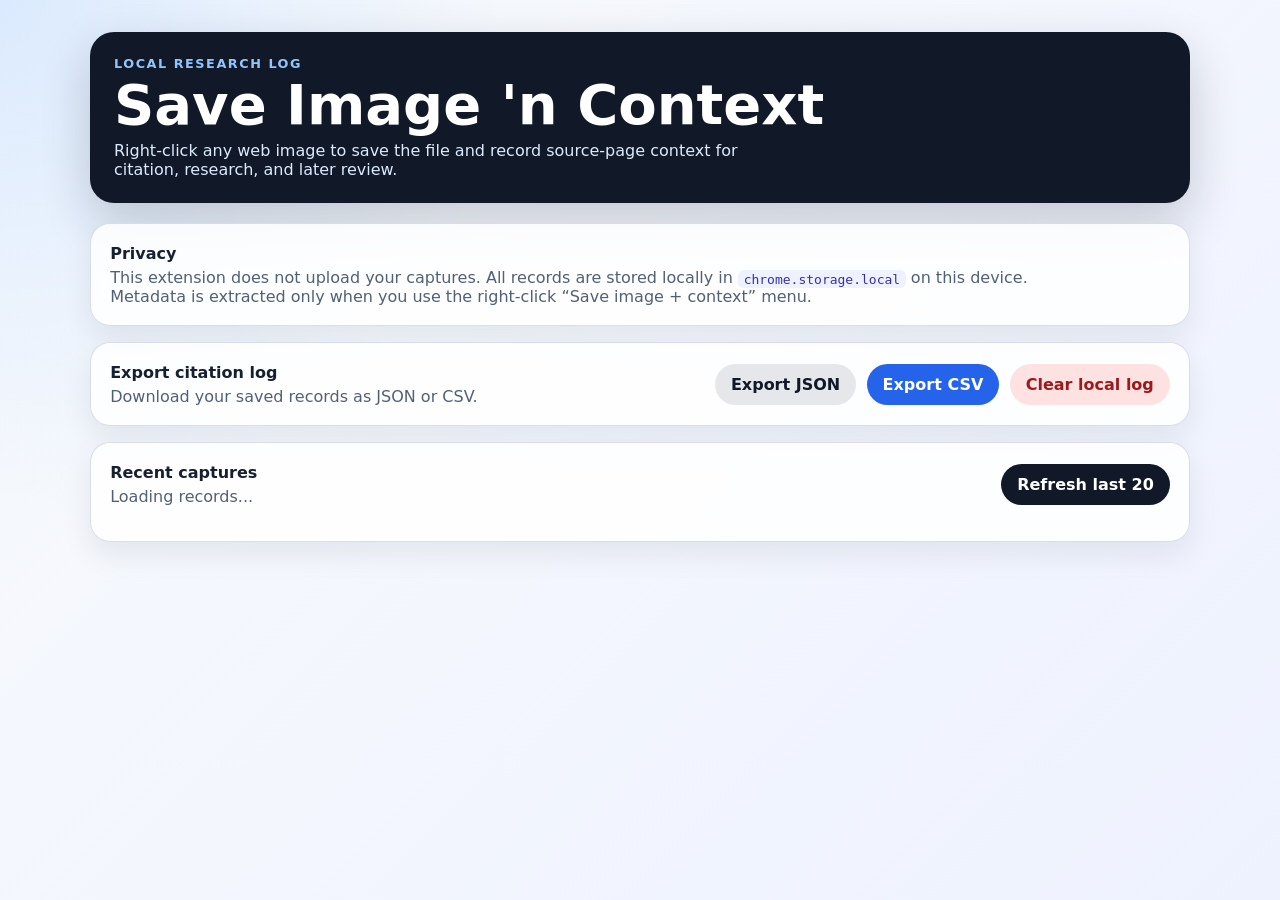
==== extension/options/options.html @ dc757583 "RC1: initial production release candidate (v0.5)" ====
<!DOCTYPE html>
<html lang="en">
<head>
  <meta charset="UTF-8" />
  <meta name="viewport" content="width=device-width, initial-scale=1.0" />
  <title>Save Image 'n Context</title>
  <link rel="stylesheet" href="options.css" />
  <script src="options.js" defer></script>
</head>

<body>
  <main class="app-shell">
    <header class="hero">
      <div>
        <p class="eyebrow">Local research log</p>
        <h1>Save Image 'n Context</h1>
        <p class="subtitle">
          Right-click any web image to save the file and record source-page
          context for citation, research, and later review.
        </p>
      </div>
    </header>

    <section class="panel privacy-message">
      <h2>Privacy</h2>
      <p>
        This extension does not upload your captures. All records are stored
        locally in <code>chrome.storage.local</code> on this device.
      </p>
      <p>
        Metadata is extracted only when you use the right-click
        &ldquo;Save image + context&rdquo; menu.
      </p>
    </section>

    <section class="toolbar panel">
      <div>
        <h2>Export citation log</h2>
        <p>Download your saved records as JSON or CSV.</p>
      </div>

      <div class="export-buttons">
        <button class="btn" id="export-json">Export JSON</button>
        <button class="btn btn-primary" id="export-csv">Export CSV</button>
        <button class="btn btn-danger" id="clear-records">Clear local log</button>
      </div>
    </section>

    <section class="panel logs-panel">
      <div class="logs-header">
        <div>
          <h2>Recent captures</h2>
          <p id="log-count">Loading records...</p>
        </div>

        <button class="btn btn-secondary" id="view-last-20">
          Refresh last 20
        </button>
      </div>

      <p id="empty-state" class="empty-state" hidden>
        No captures yet. Right-click an image on any webpage and choose
        &ldquo;Save image + context&rdquo; to start your log.
      </p>

      <ul id="records" class="record-list"></ul>
    </section>
  </main>
</body>
</html>
---- extension/options/options.css ----
* {
    box-sizing: border-box;
  }
  
  html {
    margin: 0;
    padding: 0;
  }
  
  body {
    margin: 0;
    min-height: 100vh;
    font-family: system-ui, -apple-system, BlinkMacSystemFont, "Segoe UI", sans-serif;
    color: #172033;
    background:
      radial-gradient(circle at top left, #dbeafe 0, transparent 32rem),
      linear-gradient(135deg, #f8fafc, #eef2ff);
  }
  
  .app-shell {
    width: min(1100px, calc(100% - 2rem));
    margin: 0 auto;
    padding: 2rem 0 3rem;
  }
  
  .hero {
    display: flex;
    justify-content: space-between;
    align-items: center;
    margin-bottom: 1.25rem;
    padding: 1.5rem;
    border-radius: 24px;
    background: #111827;
    color: #ffffff;
    box-shadow: 0 20px 50px rgba(15, 23, 42, 0.2);
  }
  
  .eyebrow {
    margin: 0 0 0.4rem;
    font-size: 0.8rem;
    letter-spacing: 0.12em;
    text-transform: uppercase;
    color: #93c5fd;
    font-weight: 700;
  }
  
  h1,
  h2,
  p {
    margin-top: 0;
  }
  
  h1 {
    margin-bottom: 0.5rem;
    font-size: clamp(2rem, 5vw, 3.5rem);
    line-height: 1;
  }
  
  h2 {
    margin-bottom: 0.35rem;
    font-size: 1rem;
  }
  
  .subtitle {
    margin-bottom: 0;
    max-width: 680px;
    color: #dbeafe;
    font-size: 1rem;
  }
  
  .panel {
    margin-bottom: 1rem;
    padding: 1.2rem;
    border: 1px solid rgba(148, 163, 184, 0.35);
    border-radius: 20px;
    background: rgba(255, 255, 255, 0.86);
    box-shadow: 0 12px 30px rgba(15, 23, 42, 0.08);
    backdrop-filter: blur(10px);
  }
  
  .privacy-message p,
  .toolbar p,
  .logs-header p {
    margin-bottom: 0;
    color: #526075;
  }
  
  code {
    padding: 0.1rem 0.35rem;
    border-radius: 6px;
    background: #eef2ff;
    color: #3730a3;
  }
  
  .toolbar,
  .logs-header {
    display: flex;
    justify-content: space-between;
    gap: 1rem;
    align-items: center;
  }
  
  .export-buttons {
    display: flex;
    flex-wrap: wrap;
    gap: 0.65rem;
  }
  
  .btn {
    border: 0;
    border-radius: 999px;
    padding: 0.7rem 1rem;
    background: #e5e7eb;
    color: #111827;
    font: inherit;
    font-weight: 700;
    cursor: pointer;
    transition: transform 150ms ease, box-shadow 150ms ease, background 150ms ease;
  }
  
  .btn:hover {
    transform: translateY(-1px);
    box-shadow: 0 10px 18px rgba(15, 23, 42, 0.12);
  }
  
  .btn-primary {
    background: #2563eb;
    color: white;
  }
  
  .btn-secondary {
    background: #111827;
    color: white;
  }
  
  .record-list {
    display: grid;
    gap: 0.9rem;
    margin: 1rem 0 0;
    padding: 0;
  }
  
  #records > li {
    list-style: none;
    padding: 1rem;
    border: 1px solid #e5e7eb;
    border-radius: 16px;
    background: #ffffff;
    font-size: 0.95rem;
    line-height: 1.45;
  }
  
  #records a {
    color: #1d4ed8;
    font-weight: 700;
    text-decoration: none;
  }
  
  #records a:hover {
    text-decoration: underline;
  }
  
  details {
    margin-top: 0.8rem;
    padding: 0.8rem;
    border-radius: 12px;
    background: #f8fafc;
  }
  
  summary {
    cursor: pointer;
    font-weight: 800;
    color: #334155;
  }
  
  details p {
    margin: 0.65rem 0 0;
  }
  
  details em {
    color: #64748b;
    font-style: normal;
    font-weight: 800;
  }
  
  .captured-txt {
    color: #111827;
  }
  
  @media (max-width: 720px) {
    .toolbar,
    .logs-header {
      align-items: stretch;
      flex-direction: column;
    }
  
    .export-buttons {
      width: 100%;
    }
  
    .btn {
      width: 100%;
    }
  }
  .btn-danger {
    background: #fee2e2;
    color: #991b1b;
  }

  .btn-danger:hover {
    background: #fecaca;
  }

  .empty-state {
    margin: 1rem 0 0;
    padding: 1.2rem;
    border: 1px dashed #cbd5e1;
    border-radius: 12px;
    color: #526075;
    text-align: center;
  }

  .capture-note {
    margin: 0.5rem 0 0;
    font-size: 0.85rem;
    color: #b26a00;
  }
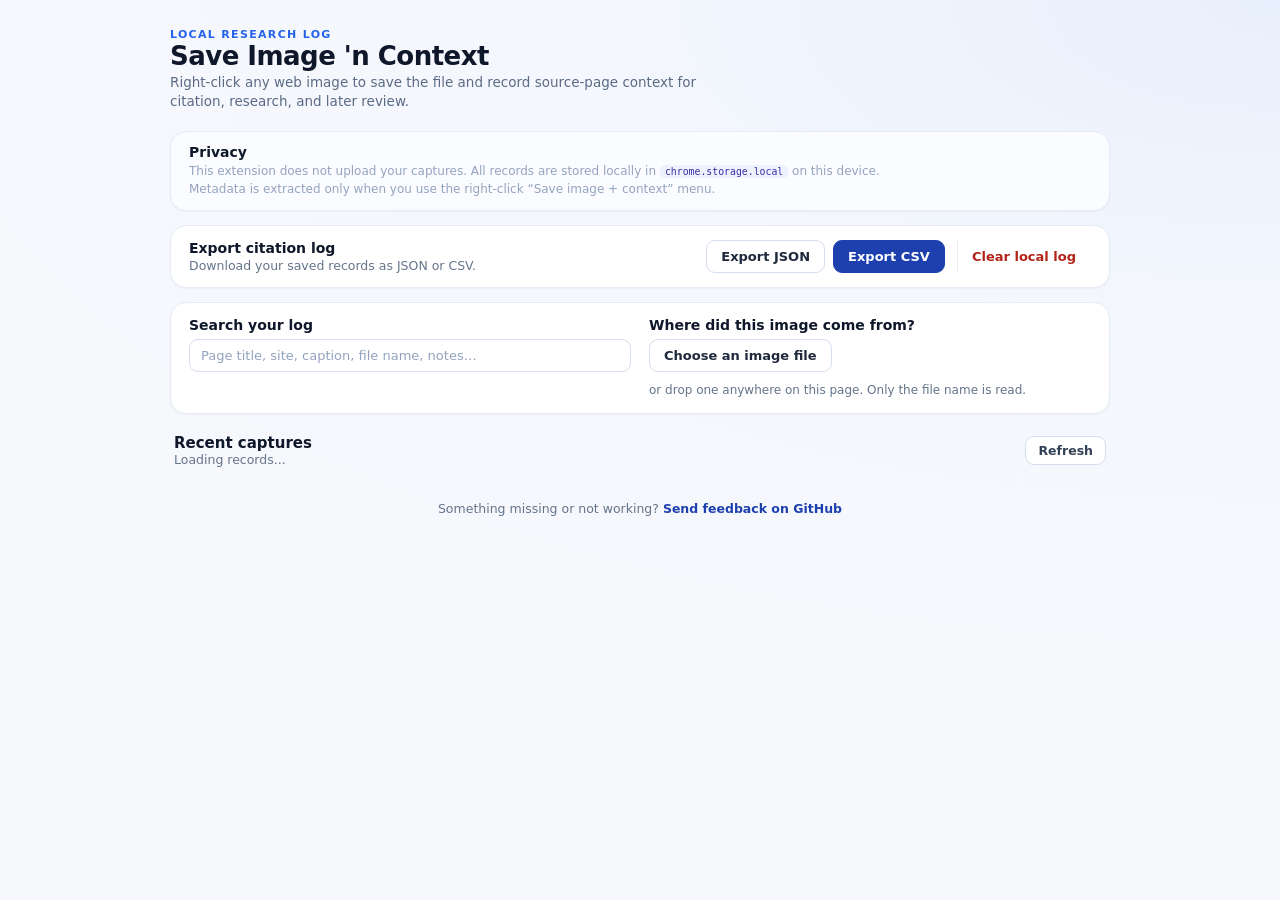
==== commit b56fca46: "Log page upgrades: file names, search, lookup, citations, notes - Toolbar icon opens the log - Recor" ====
--- a/extension/options/options.html
+++ b/extension/options/options.html
@@ -46,16 +46,43 @@
       </div>
     </section>
 
+    <section class="panel finder">
+      <div class="finder__search">
+        <label class="finder__label" for="search">Search your log</label>
+        <input
+          class="input"
+          id="search"
+          type="search"
+          placeholder="Page title, site, caption, file name, notes&hellip;"
+          autocomplete="off"
+        />
+      </div>
+
+      <div class="finder__lookup">
+        <span class="finder__label">Where did this image come from?</span>
+        <div class="finder__lookup-row">
+          <button class="btn" id="lookup-button" type="button">Choose an image file</button>
+          <span class="finder__hint">
+            or drop one anywhere on this page. Only the file name is read.
+          </span>
+        </div>
+        <input id="lookup-input" type="file" accept="image/*" hidden />
+      </div>
+    </section>
+
     <section class="panel logs-panel">
       <div class="logs-header">
         <div>
-          <h2>Recent captures</h2>
+          <h2 id="logs-title">Recent captures</h2>
           <p id="log-count">Loading records...</p>
         </div>
 
-        <button class="btn btn-secondary" id="view-last-20">
-          Refresh last 20
-        </button>
+        <div class="logs-actions">
+          <button class="btn btn-secondary" id="clear-filter" hidden>
+            Show recent captures
+          </button>
+          <button class="btn btn-secondary" id="view-last-20">Refresh</button>
+        </div>
       </div>
 
       <p id="empty-state" class="empty-state" hidden>
@@ -63,8 +90,23 @@
         &ldquo;Save image + context&rdquo; to start your log.
       </p>
 
+      <p id="no-matches" class="empty-state" hidden></p>
+
       <ul id="records" class="record-list"></ul>
     </section>
+
+    <footer class="page-footer">
+      Something missing or not working?
+      <a
+        href="https://github.com/nina-mir/save-image-n-context/issues"
+        target="_blank"
+        rel="noreferrer"
+      >Send feedback on GitHub</a>
+    </footer>
   </main>
+
+  <div id="drop-overlay" class="drop-overlay" hidden>
+    Drop the image to find its record
+  </div>
 </body>
 </html>
--- a/extension/options/options.css
+++ b/extension/options/options.css
@@ -1,227 +1,492 @@
-* {
-    box-sizing: border-box;
+/* =========================================================================
+   Save Image 'n Context — options page
+   Design tokens first, then layout, then components.
+   No framework: plain CSS custom properties + class selectors.
+   ========================================================================= */
+
+:root {
+  /* ---- color tokens ---- */
+  --navy:      #1e40af;   /* brand / primary / title links      */
+  --navy-hover:#1b3a9c;
+  --blue:      #3b82f6;   /* accents                            */
+  --sky:       #bfdbfe;   /* soft fills                         */
+  --amber:     #f59e0b;   /* accent / partial status            */
+
+  --ink:       #0f172a;   /* primary text                       */
+  --muted:     #64748b;   /* secondary text                     */
+  --meta:      #7484a0;   /* meta line                          */
+  --faint:     #93a3bf;   /* eyebrow / group labels             */
+
+  --hairline:  #e6ebf5;   /* borders + dividers                 */
+  --field-bg:  #f8faff;   /* metadata sub-cards                 */
+  --btn-border:#d5deed;
+
+  /* status */
+  --ok-fg:#137a4b;  --ok-bg:#e6f6ee;  --ok-br:#b9e6cd;  --ok-dot:#1aa25f;
+  --wn-fg:#9a6400;  --wn-bg:#fdf3e2;  --wn-br:#f4d9a8;  --wn-dot:#e79a13;
+  --danger:#b42318; --danger-bg:#fef2f2;
+
+  /* ---- radius ---- */
+  --r-chip:999px; --r-btn:9px; --r-field:11px; --r-card:16px;
+
+  /* ---- elevation ---- */
+  --sh-card:0 1px 2px rgba(15, 23, 42, .04);
+  --sh-pop: 0 8px 40px rgba(15, 23, 42, .12);
+}
+
+* { box-sizing: border-box; }
+html, body { margin: 0; padding: 0; }
+
+body {
+  min-height: 100vh;
+  font-size: 16px; /* extension pages may not inherit the browser default */
+  font-family: "Inter", system-ui, -apple-system, BlinkMacSystemFont, "Segoe UI", sans-serif;
+  color: var(--ink);
+  background: radial-gradient(120% 80% at 100% 0%, #e8effc 0%, #f4f7fd 46%, #f6f8fc 100%);
+}
+
+h1, h2, p { margin-top: 0; }
+
+/* The hidden attribute must win over component display rules. */
+[hidden] { display: none !important; }
+
+code {
+  font-family: "JetBrains Mono", ui-monospace, SFMono-Regular, Menlo, monospace;
+  font-size: 0.82em;
+  padding: 1px 5px;
+  border-radius: 5px;
+  background: #eef2ff;
+  color: #3730a3;
+}
+
+/* =========================================================================
+   Layout
+   ========================================================================= */
+.app-shell {
+  width: min(940px, calc(100% - 2rem));
+  margin: 0 auto;
+  padding: 28px 0 56px;
+}
+
+/* ---- header / hero ---- */
+.hero {
+  display: flex;
+  align-items: center;
+  gap: 16px;
+  margin-bottom: 20px;
+  /* was a dark near-black block; now brand-aligned and lighter-weight */
+  background: transparent;
+  color: var(--ink);
+  padding: 0;
+  box-shadow: none;
+}
+.eyebrow {
+  margin: 0 0 2px;
+  font-size: 11px;
+  font-weight: 700;
+  letter-spacing: 0.12em;
+  text-transform: uppercase;
+  color: #2563eb;
+}
+.hero h1 {
+  margin: 0 0 3px;
+  font-size: 26px;
+  font-weight: 800;
+  letter-spacing: -0.02em;
+  line-height: 1.05;
+}
+.subtitle {
+  margin: 0;
+  max-width: 560px;
+  font-size: 13.5px;
+  line-height: 1.4;
+  color: #5b6b85;
+}
+
+/* =========================================================================
+   Panels
+   ========================================================================= */
+.panel {
+  margin-bottom: 14px;
+  padding: 14px 18px;
+  border: 1px solid var(--hairline);
+  border-radius: var(--r-card);
+  background: #fff;
+  box-shadow: var(--sh-card);
+}
+
+.panel h2 { margin-bottom: 2px; font-size: 14px; font-weight: 700; }
+.privacy-message p,
+.toolbar p,
+.logs-header p { margin: 0; color: var(--muted); font-size: 12.5px; }
+
+/* Privacy demoted to a quiet footnote-style panel */
+.privacy-message {
+  padding: 12px 18px;
+  background: #fbfcff;
+}
+.privacy-message p { font-size: 12px; color: var(--faint); line-height: 1.5; }
+
+/* =========================================================================
+   Toolbar
+   ========================================================================= */
+.toolbar,
+.logs-header {
+  display: flex;
+  justify-content: space-between;
+  align-items: center;
+  gap: 16px;
+  flex-wrap: wrap;
+}
+.export-buttons {
+  display: flex;
+  align-items: center;
+  gap: 8px;
+  flex-wrap: wrap;
+}
+/* thin divider before the destructive action */
+.export-buttons .btn-danger {
+  margin-left: 4px;
+  border-left: 1px solid var(--hairline);
+  border-radius: 0 var(--r-btn) var(--r-btn) 0;
+  padding-left: 14px;
+}
+
+/* =========================================================================
+   Buttons  (one primary per surface; everything else recedes)
+   ========================================================================= */
+.btn {
+  border: 1px solid var(--btn-border);
+  border-radius: var(--r-btn);
+  padding: 8px 14px;
+  background: #fff;
+  color: #1e293b;
+  font: inherit;
+  font-size: 13px;
+  font-weight: 600;
+  white-space: nowrap;
+  cursor: pointer;
+  transition: background 140ms ease, border-color 140ms ease;
+}
+.btn:hover { background: #f5f8ff; border-color: #b9c8e6; }
+
+.btn-primary   { background: var(--navy); border-color: var(--navy); color: #fff; }
+.btn-primary:hover { background: var(--navy-hover); border-color: var(--navy-hover); }
+
+/* Refresh = small ghost button */
+.btn-secondary { padding: 6px 12px; font-size: 12.5px; color: #334155; }
+.btn-secondary:hover { background: #f5f8ff; }
+
+/* Per-record actions */
+.btn-small { padding: 5px 10px; font-size: 12px; color: #334155; }
+
+/* Clear = quiet destructive; text-only until hover */
+.btn-danger {
+  background: transparent;
+  border-color: transparent;
+  color: var(--danger);
+}
+.btn-danger:hover { background: var(--danger-bg); border-color: transparent; }
+
+/* =========================================================================
+   Text inputs (search, notes)
+   ========================================================================= */
+.input {
+  width: 100%;
+  border: 1px solid var(--btn-border);
+  border-radius: var(--r-btn);
+  padding: 8px 11px;
+  background: #fff;
+  color: var(--ink);
+  font: inherit;
+  font-size: 13px;
+}
+.input::placeholder { color: var(--faint); }
+.input:focus-visible,
+.btn:focus-visible {
+  outline: 2px solid var(--blue);
+  outline-offset: 1px;
+}
+
+/* =========================================================================
+   Finder: search + "where did this image come from?"
+   ========================================================================= */
+.finder {
+  display: grid;
+  grid-template-columns: 1fr 1fr;
+  gap: 18px;
+  align-items: start;
+}
+.finder__label {
+  display: block;
+  margin-bottom: 6px;
+  font-size: 14px;
+  font-weight: 700;
+}
+.finder__lookup-row {
+  display: flex;
+  align-items: center;
+  gap: 10px;
+  flex-wrap: wrap;
+}
+.finder__hint { font-size: 12px; color: var(--muted); line-height: 1.4; }
+
+/* Shown while an image file is dragged over the page */
+.drop-overlay {
+  position: fixed;
+  inset: 12px;
+  z-index: 10;
+  display: flex;
+  align-items: center;
+  justify-content: center;
+  border: 2px dashed var(--blue);
+  border-radius: var(--r-card);
+  background: rgba(232, 239, 252, 0.92);
+  color: var(--navy);
+  font-size: 18px;
+  font-weight: 700;
+  pointer-events: none;
+}
+
+/* =========================================================================
+   Captures header
+   ========================================================================= */
+.logs-panel { padding: 0; border: 0; background: transparent; box-shadow: none; }
+.logs-header {
+  padding: 6px 4px 12px;
+  margin: 0;
+}
+.logs-header h2 { margin: 0; font-size: 15px; font-weight: 700; overflow-wrap: anywhere; }
+.logs-actions { display: flex; gap: 8px; }
+
+/* =========================================================================
+   Record list
+   ========================================================================= */
+.record-list {
+  display: grid;
+  gap: 12px;
+  margin: 0;
+  padding: 0;
+  list-style: none;
+}
+
+.record {
+  display: grid;
+  grid-template-columns: 88px 1fr;
+  gap: 16px;
+  padding: 14px;
+  border: 1px solid var(--hairline);
+  border-radius: var(--r-card);
+  background: #fff;
+  box-shadow: var(--sh-card);
+}
+
+/* thumbnail — real image, gradient tile as fallback */
+.record__thumb {
+  width: 88px;
+  height: 88px;
+  border-radius: var(--r-field);
+  overflow: hidden;
+  border: 1px solid var(--hairline);
+  background: linear-gradient(135deg, #eef4ff, #dfe9fb);
+  display: flex;
+  align-items: center;
+  justify-content: center;
+}
+.record__img {
+  width: 100%;
+  height: 100%;
+  object-fit: cover;
+  display: block;
+}
+/* shown when the image fails to load (see options.js) */
+.record__thumb--empty::after {
+  content: "";
+  width: 34px; height: 34px;
+  background: no-repeat center / contain
+    url("data:image/svg+xml;utf8,<svg xmlns='http://www.w3.org/2000/svg' viewBox='0 0 96 96'><circle cx='64' cy='30' r='9' fill='%23f4b53f'/><path d='M8 78 L34 42 L52 64 L66 48 L88 74 L88 88 L8 88 Z' fill='%237ba2e8'/><path d='M8 78 L28 54 L44 68 L60 50 L78 68 L88 60 L88 88 L8 88 Z' fill='%235b86dd'/></svg>");
+}
+
+.record__body { min-width: 0; }
+.record__head {
+  display: flex;
+  align-items: flex-start;
+  justify-content: space-between;
+  gap: 10px;
+}
+.record__title {
+  font-size: 14.5px;
+  font-weight: 700;
+  line-height: 1.3;
+  color: var(--navy);
+  text-decoration: none;
+  overflow-wrap: anywhere;
+}
+.record__title:hover { text-decoration: underline; }
+
+.record__meta {
+  display: flex;
+  align-items: center;
+  flex-wrap: wrap;
+  gap: 8px;
+  margin-top: 4px;
+  font-size: 12px;
+  color: var(--meta);
+}
+.record__meta .sep { color: #c3cee0; }
+.record__meta a {
+  color: var(--muted);
+  font-weight: 600;
+  text-decoration: none;
+}
+.record__meta a:hover { text-decoration: underline; }
+
+/* saved file name */
+.record__file {
+  font-family: "JetBrains Mono", ui-monospace, SFMono-Regular, Menlo, monospace;
+  font-size: 11.5px;
+  color: var(--muted);
+  overflow-wrap: anywhere;
+}
+
+/* =========================================================================
+   Status chip
+   ========================================================================= */
+.chip {
+  flex: 0 0 auto;
+  display: inline-flex;
+  align-items: center;
+  gap: 5px;
+  padding: 4px 9px;
+  border-radius: var(--r-chip);
+  font-size: 11px;
+  font-weight: 600;
+  border: 1px solid transparent;
+  white-space: nowrap;
+}
+.chip .dot { width: 6px; height: 6px; border-radius: 50%; }
+.chip--ok   { color: var(--ok-fg); background: var(--ok-bg); border-color: var(--ok-br); }
+.chip--ok   .dot { background: var(--ok-dot); }
+.chip--warn { color: var(--wn-fg); background: var(--wn-bg); border-color: var(--wn-br); }
+.chip--warn .dot { background: var(--wn-dot); }
+
+/* =========================================================================
+   Metadata groups
+   ========================================================================= */
+.record__groups { display: grid; gap: 9px; margin-top: 11px; }
+
+.mgroup {
+  border: 1px solid #eef1f7;
+  background: var(--field-bg);
+  border-radius: var(--r-field);
+  padding: 9px 11px;
+}
+.mgroup__label {
+  font-size: 10.5px;
+  font-weight: 700;
+  letter-spacing: 0.08em;
+  text-transform: uppercase;
+  color: var(--faint);
+  margin-bottom: 5px;
+}
+.mgroup__list { margin: 0; display: grid; gap: 5px; }
+
+.field {
+  display: grid;
+  grid-template-columns: 88px 1fr;
+  gap: 10px;
+  align-items: baseline;
+}
+.field__key { font-size: 12px; font-weight: 600; color: #8a97b0; }
+.field__val { margin: 0; font-size: 13px; color: #28324a; line-height: 1.45; overflow-wrap: anywhere; }
+
+/* =========================================================================
+   Record footer: note + copy buttons
+   ========================================================================= */
+.record__footer {
+  display: flex;
+  align-items: flex-start;
+  gap: 10px;
+  flex-wrap: wrap;
+  margin-top: 11px;
+}
+.record__notes {
+  position: relative;
+  flex: 1 1 240px;
+  min-width: 0;
+}
+.notes__input {
+  display: block;
+  min-height: 32px;
+  padding: 6px 10px;
+  line-height: 1.4;
+  resize: vertical;
+  field-sizing: content; /* grows with the note where supported */
+}
+.notes__status {
+  position: absolute;
+  right: 10px;
+  bottom: 7px;
+  font-size: 11px;
+  font-weight: 600;
+  color: var(--ok-fg);
+  pointer-events: none;
+}
+.record__actions { display: flex; gap: 6px; flex-wrap: wrap; }
+
+/* =========================================================================
+   Empty state
+   ========================================================================= */
+.empty-state {
+  margin: 4px 0 0;
+  padding: 22px;
+  border: 1px dashed #cbd5e1;
+  border-radius: var(--r-field);
+  color: var(--muted);
+  text-align: center;
+  font-size: 13.5px;
+  overflow-wrap: anywhere;
+}
+
+/* =========================================================================
+   Capture warnings
+   ========================================================================= */
+.capture-note {
+  margin: 6px 0 0;
+  font-size: 12px;
+  color: var(--wn-fg);
+}
+
+/* =========================================================================
+   Page footer
+   ========================================================================= */
+.page-footer {
+  margin-top: 22px;
+  text-align: center;
+  font-size: 12.5px;
+  color: var(--muted);
+}
+.page-footer a { color: var(--navy); font-weight: 600; text-decoration: none; }
+.page-footer a:hover { text-decoration: underline; }
+
+/* =========================================================================
+   Responsive
+   ========================================================================= */
+@media (max-width: 640px) {
+  .finder { grid-template-columns: 1fr; }
+}
+
+@media (max-width: 560px) {
+  .record {
+    grid-template-columns: 1fr;
   }
-  
-  html {
-    margin: 0;
-    padding: 0;
+  .record__thumb {
+    width: 100%;
+    height: 160px;
   }
-  
-  body {
-    margin: 0;
-    min-height: 100vh;
-    font-family: system-ui, -apple-system, BlinkMacSystemFont, "Segoe UI", sans-serif;
-    color: #172033;
-    background:
-      radial-gradient(circle at top left, #dbeafe 0, transparent 32rem),
-      linear-gradient(135deg, #f8fafc, #eef2ff);
-  }
-  
-  .app-shell {
-    width: min(1100px, calc(100% - 2rem));
-    margin: 0 auto;
-    padding: 2rem 0 3rem;
-  }
-  
-  .hero {
-    display: flex;
-    justify-content: space-between;
-    align-items: center;
-    margin-bottom: 1.25rem;
-    padding: 1.5rem;
-    border-radius: 24px;
-    background: #111827;
-    color: #ffffff;
-    box-shadow: 0 20px 50px rgba(15, 23, 42, 0.2);
-  }
-  
-  .eyebrow {
-    margin: 0 0 0.4rem;
-    font-size: 0.8rem;
-    letter-spacing: 0.12em;
-    text-transform: uppercase;
-    color: #93c5fd;
-    font-weight: 700;
-  }
-  
-  h1,
-  h2,
-  p {
-    margin-top: 0;
-  }
-  
-  h1 {
-    margin-bottom: 0.5rem;
-    font-size: clamp(2rem, 5vw, 3.5rem);
-    line-height: 1;
-  }
-  
-  h2 {
-    margin-bottom: 0.35rem;
-    font-size: 1rem;
-  }
-  
-  .subtitle {
-    margin-bottom: 0;
-    max-width: 680px;
-    color: #dbeafe;
-    font-size: 1rem;
-  }
-  
-  .panel {
-    margin-bottom: 1rem;
-    padding: 1.2rem;
-    border: 1px solid rgba(148, 163, 184, 0.35);
-    border-radius: 20px;
-    background: rgba(255, 255, 255, 0.86);
-    box-shadow: 0 12px 30px rgba(15, 23, 42, 0.08);
-    backdrop-filter: blur(10px);
-  }
-  
-  .privacy-message p,
-  .toolbar p,
-  .logs-header p {
-    margin-bottom: 0;
-    color: #526075;
-  }
-  
-  code {
-    padding: 0.1rem 0.35rem;
-    border-radius: 6px;
-    background: #eef2ff;
-    color: #3730a3;
-  }
-  
   .toolbar,
-  .logs-header {
-    display: flex;
-    justify-content: space-between;
-    gap: 1rem;
-    align-items: center;
-  }
-  
-  .export-buttons {
-    display: flex;
-    flex-wrap: wrap;
-    gap: 0.65rem;
-  }
-  
-  .btn {
-    border: 0;
-    border-radius: 999px;
-    padding: 0.7rem 1rem;
-    background: #e5e7eb;
-    color: #111827;
-    font: inherit;
-    font-weight: 700;
-    cursor: pointer;
-    transition: transform 150ms ease, box-shadow 150ms ease, background 150ms ease;
-  }
-  
-  .btn:hover {
-    transform: translateY(-1px);
-    box-shadow: 0 10px 18px rgba(15, 23, 42, 0.12);
-  }
-  
-  .btn-primary {
-    background: #2563eb;
-    color: white;
-  }
-  
-  .btn-secondary {
-    background: #111827;
-    color: white;
-  }
-  
-  .record-list {
-    display: grid;
-    gap: 0.9rem;
-    margin: 1rem 0 0;
-    padding: 0;
-  }
-  
-  #records > li {
-    list-style: none;
-    padding: 1rem;
-    border: 1px solid #e5e7eb;
-    border-radius: 16px;
-    background: #ffffff;
-    font-size: 0.95rem;
-    line-height: 1.45;
-  }
-  
-  #records a {
-    color: #1d4ed8;
-    font-weight: 700;
-    text-decoration: none;
-  }
-  
-  #records a:hover {
-    text-decoration: underline;
-  }
-  
-  details {
-    margin-top: 0.8rem;
-    padding: 0.8rem;
-    border-radius: 12px;
-    background: #f8fafc;
-  }
-  
-  summary {
-    cursor: pointer;
-    font-weight: 800;
-    color: #334155;
-  }
-  
-  details p {
-    margin: 0.65rem 0 0;
-  }
-  
-  details em {
-    color: #64748b;
-    font-style: normal;
-    font-weight: 800;
-  }
-  
-  .captured-txt {
-    color: #111827;
-  }
-  
-  @media (max-width: 720px) {
-    .toolbar,
-    .logs-header {
-      align-items: stretch;
-      flex-direction: column;
-    }
-  
-    .export-buttons {
-      width: 100%;
-    }
-  
-    .btn {
-      width: 100%;
-    }
-  }
-  .btn-danger {
-    background: #fee2e2;
-    color: #991b1b;
-  }
-
-  .btn-danger:hover {
-    background: #fecaca;
-  }
-
-  .empty-state {
-    margin: 1rem 0 0;
-    padding: 1.2rem;
-    border: 1px dashed #cbd5e1;
-    border-radius: 12px;
-    color: #526075;
-    text-align: center;
-  }
-
-  .capture-note {
-    margin: 0.5rem 0 0;
-    font-size: 0.85rem;
-    color: #b26a00;
-  }
+  .logs-header { align-items: stretch; flex-direction: column; }
+  .export-buttons { width: 100%; }
+  .export-buttons .btn { flex: 1; text-align: center; }
+  .export-buttons .btn-danger { border-left: 0; border-radius: var(--r-btn); }
+}
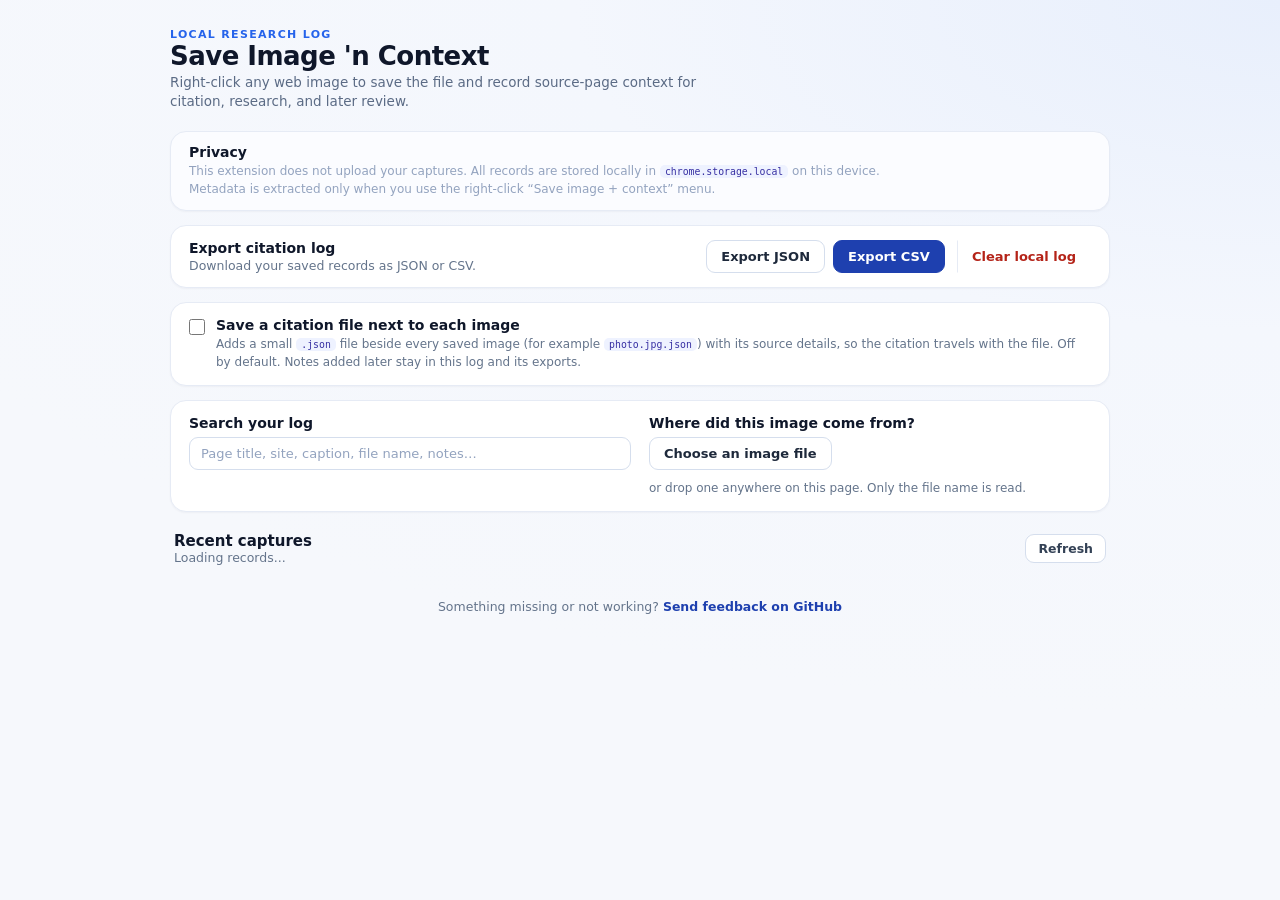
==== commit 8027af2c: "Add optional sidecar citation files When the new "Save a citation file next to each image" setting i" ====
--- a/extension/options/options.html
+++ b/extension/options/options.html
@@ -44,6 +44,21 @@
         <button class="btn btn-primary" id="export-csv">Export CSV</button>
         <button class="btn btn-danger" id="clear-records">Clear local log</button>
       </div>
+    </section>
+
+    <section class="panel setting">
+      <label class="setting__row" for="setting-sidecar">
+        <input id="setting-sidecar" type="checkbox" />
+        <span>
+          <span class="setting__title">Save a citation file next to each image</span>
+          <span class="setting__hint">
+            Adds a small <code>.json</code> file beside every saved image
+            (for example <code>photo.jpg.json</code>) with its source details,
+            so the citation travels with the file. Off by default. Notes added
+            later stay in this log and its exports.
+          </span>
+        </span>
+      </label>
     </section>
 
     <section class="panel finder">
--- a/extension/options/options.css
+++ b/extension/options/options.css
@@ -230,6 +230,30 @@
   flex-wrap: wrap;
 }
 .finder__hint { font-size: 12px; color: var(--muted); line-height: 1.4; }
+
+/* ---- settings ---- */
+.setting__row {
+  display: flex;
+  align-items: flex-start;
+  gap: 11px;
+  cursor: pointer;
+}
+.setting__row input {
+  flex: none;
+  width: 16px;
+  height: 16px;
+  margin: 2px 0 0;
+  accent-color: var(--navy);
+}
+.setting__title { display: block; font-size: 14px; font-weight: 700; }
+.setting__hint {
+  display: block;
+  margin-top: 2px;
+  font-size: 12px;
+  line-height: 1.5;
+  color: var(--muted);
+}
+.record__file--sidecar { color: var(--faint); }
 
 /* Shown while an image file is dragged over the page */
 .drop-overlay {
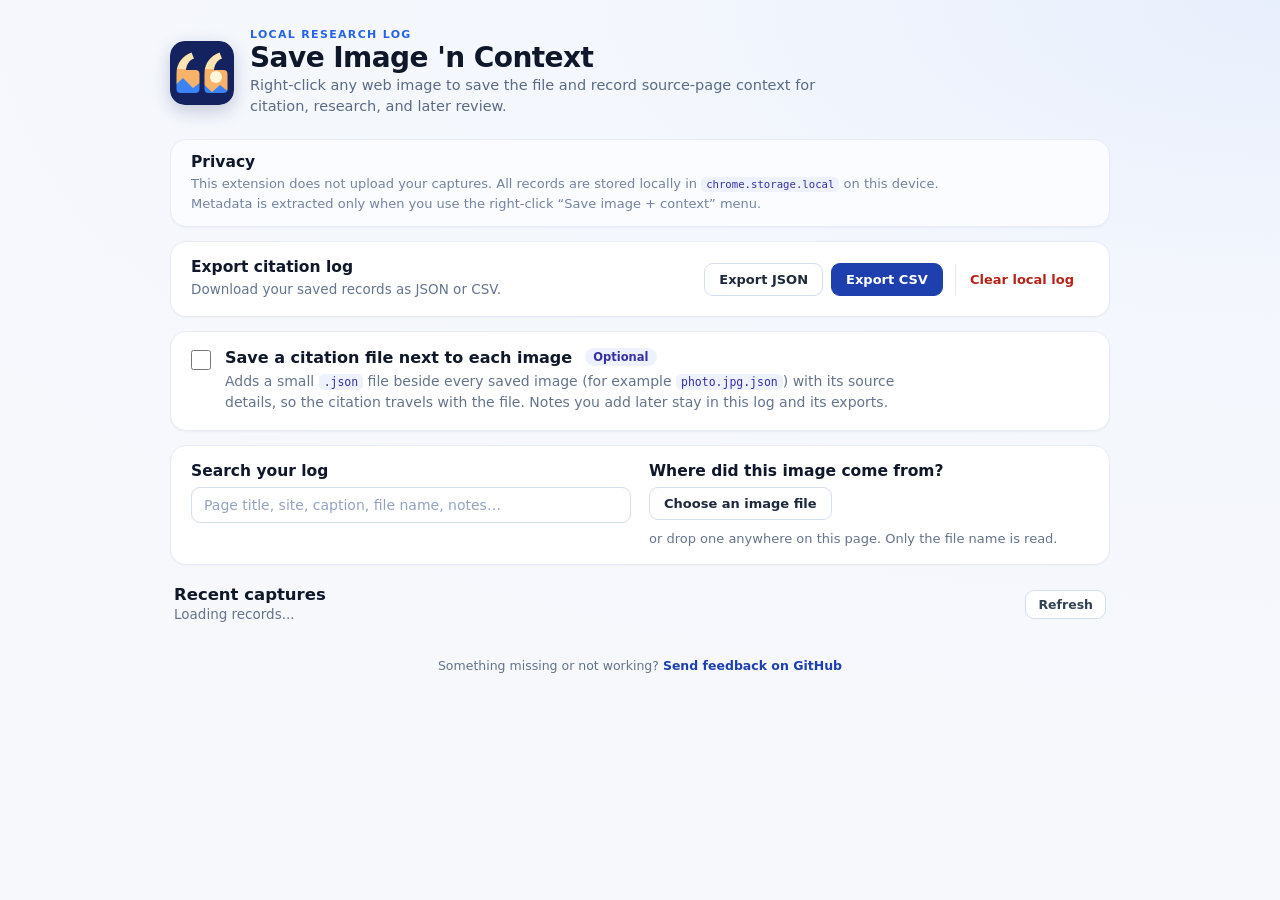
==== commit 2506225a: "New rounded-block icon and log page polish - Replace the extension icons (16, 32, 48, 128) with the " ====
--- a/extension/options/options.html
+++ b/extension/options/options.html
@@ -4,6 +4,7 @@
   <meta charset="UTF-8" />
   <meta name="viewport" content="width=device-width, initial-scale=1.0" />
   <title>Save Image 'n Context</title>
+  <link rel="icon" type="image/png" sizes="32x32" href="../icons/icon-32.png" />
   <link rel="stylesheet" href="options.css" />
   <script src="options.js" defer></script>
 </head>
@@ -11,6 +12,7 @@
 <body>
   <main class="app-shell">
     <header class="hero">
+      <img class="hero__icon" src="../icons/icon.svg" alt="" width="64" height="64" />
       <div>
         <p class="eyebrow">Local research log</p>
         <h1>Save Image 'n Context</h1>
@@ -51,11 +53,12 @@
         <input id="setting-sidecar" type="checkbox" />
         <span>
           <span class="setting__title">Save a citation file next to each image</span>
+          <span class="setting__badge">Optional</span>
           <span class="setting__hint">
             Adds a small <code>.json</code> file beside every saved image
             (for example <code>photo.jpg.json</code>) with its source details,
-            so the citation travels with the file. Off by default. Notes added
-            later stay in this log and its exports.
+            so the citation travels with the file. Notes you add later stay in
+            this log and its exports.
           </span>
         </span>
       </label>
--- a/extension/options/options.css
+++ b/extension/options/options.css
@@ -73,7 +73,7 @@
   display: flex;
   align-items: center;
   gap: 16px;
-  margin-bottom: 20px;
+  margin-bottom: 22px;
   /* was a dark near-black block; now brand-aligned and lighter-weight */
   background: transparent;
   color: var(--ink);
@@ -88,18 +88,25 @@
   text-transform: uppercase;
   color: #2563eb;
 }
+.hero__icon {
+  flex: none;
+  width: 64px;
+  height: 64px;
+  border-radius: 15px;
+  box-shadow: 0 6px 18px rgba(20, 35, 95, .22);
+}
 .hero h1 {
   margin: 0 0 3px;
-  font-size: 26px;
+  font-size: 28px;
   font-weight: 800;
   letter-spacing: -0.02em;
   line-height: 1.05;
 }
 .subtitle {
   margin: 0;
-  max-width: 560px;
-  font-size: 13.5px;
-  line-height: 1.4;
+  max-width: 600px;
+  font-size: 14.5px;
+  line-height: 1.45;
   color: #5b6b85;
 }
 
@@ -108,24 +115,24 @@
    ========================================================================= */
 .panel {
   margin-bottom: 14px;
-  padding: 14px 18px;
+  padding: 16px 20px;
   border: 1px solid var(--hairline);
   border-radius: var(--r-card);
   background: #fff;
   box-shadow: var(--sh-card);
 }
 
-.panel h2 { margin-bottom: 2px; font-size: 14px; font-weight: 700; }
+.panel h2 { margin-bottom: 3px; font-size: 15.5px; font-weight: 700; }
 .privacy-message p,
 .toolbar p,
-.logs-header p { margin: 0; color: var(--muted); font-size: 12.5px; }
+.logs-header p { margin: 0; color: var(--muted); font-size: 13.5px; line-height: 1.5; }
 
 /* Privacy demoted to a quiet footnote-style panel */
 .privacy-message {
-  padding: 12px 18px;
+  padding: 13px 20px;
   background: #fbfcff;
 }
-.privacy-message p { font-size: 12px; color: var(--faint); line-height: 1.5; }
+.privacy-message p { font-size: 13px; color: var(--meta); line-height: 1.5; }
 
 /* =========================================================================
    Toolbar
@@ -195,11 +202,11 @@
   width: 100%;
   border: 1px solid var(--btn-border);
   border-radius: var(--r-btn);
-  padding: 8px 11px;
+  padding: 9px 12px;
   background: #fff;
   color: var(--ink);
   font: inherit;
-  font-size: 13px;
+  font-size: 14px;
 }
 .input::placeholder { color: var(--faint); }
 .input:focus-visible,
@@ -219,8 +226,8 @@
 }
 .finder__label {
   display: block;
-  margin-bottom: 6px;
-  font-size: 14px;
+  margin-bottom: 7px;
+  font-size: 15.5px;
   font-weight: 700;
 }
 .finder__lookup-row {
@@ -229,28 +236,40 @@
   gap: 10px;
   flex-wrap: wrap;
 }
-.finder__hint { font-size: 12px; color: var(--muted); line-height: 1.4; }
+.finder__hint { font-size: 13px; color: var(--muted); line-height: 1.4; }
 
 /* ---- settings ---- */
 .setting__row {
   display: flex;
   align-items: flex-start;
-  gap: 11px;
+  gap: 14px;
   cursor: pointer;
 }
 .setting__row input {
   flex: none;
-  width: 16px;
-  height: 16px;
+  width: 20px;
+  height: 20px;
   margin: 2px 0 0;
   accent-color: var(--navy);
-}
-.setting__title { display: block; font-size: 14px; font-weight: 700; }
+  cursor: pointer;
+}
+.setting__title { font-size: 16px; font-weight: 700; }
+.setting__badge {
+  margin-left: 8px;
+  padding: 2px 8px;
+  border-radius: var(--r-chip);
+  background: #eef2ff;
+  color: #3730a3;
+  font-size: 11.5px;
+  font-weight: 600;
+  vertical-align: 2px;
+}
 .setting__hint {
   display: block;
-  margin-top: 2px;
-  font-size: 12px;
-  line-height: 1.5;
+  margin-top: 4px;
+  max-width: 720px;
+  font-size: 14px;
+  line-height: 1.55;
   color: var(--muted);
 }
 .record__file--sidecar { color: var(--faint); }
@@ -280,7 +299,7 @@
   padding: 6px 4px 12px;
   margin: 0;
 }
-.logs-header h2 { margin: 0; font-size: 15px; font-weight: 700; overflow-wrap: anywhere; }
+.logs-header h2 { margin: 0; font-size: 16.5px; font-weight: 700; overflow-wrap: anywhere; }
 .logs-actions { display: flex; gap: 8px; }
 
 /* =========================================================================
@@ -508,6 +527,7 @@
     width: 100%;
     height: 160px;
   }
+  .hero__icon { width: 52px; height: 52px; border-radius: 12px; }
   .toolbar,
   .logs-header { align-items: stretch; flex-direction: column; }
   .export-buttons { width: 100%; }
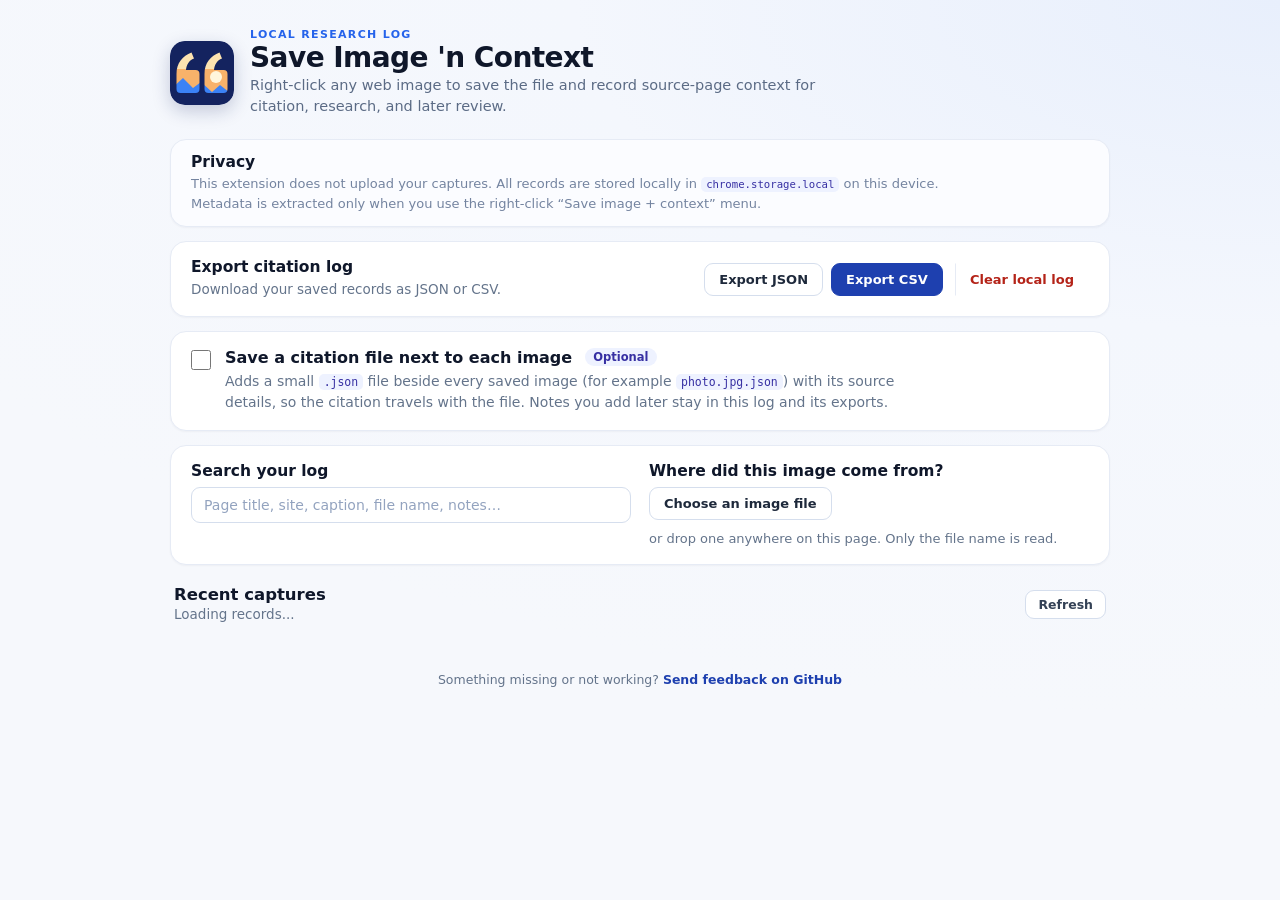
==== commit 38f1a684: "Add "Show more" paging to the log list The list shows 20 records at first; each click of "Show more"" ====
--- a/extension/options/options.html
+++ b/extension/options/options.html
@@ -111,6 +111,10 @@
       <p id="no-matches" class="empty-state" hidden></p>
 
       <ul id="records" class="record-list"></ul>
+
+      <div class="show-more">
+        <button class="btn" id="show-more" type="button" hidden>Show 20 more</button>
+      </div>
     </section>
 
     <footer class="page-footer">
--- a/extension/options/options.css
+++ b/extension/options/options.css
@@ -476,6 +476,10 @@
   pointer-events: none;
 }
 .record__actions { display: flex; gap: 6px; flex-wrap: wrap; }
+
+/* "Show more" under the list */
+.show-more { display: flex; justify-content: center; margin-top: 14px; }
+.show-more .btn { padding: 9px 22px; font-size: 14px; }
 
 /* =========================================================================
    Empty state
